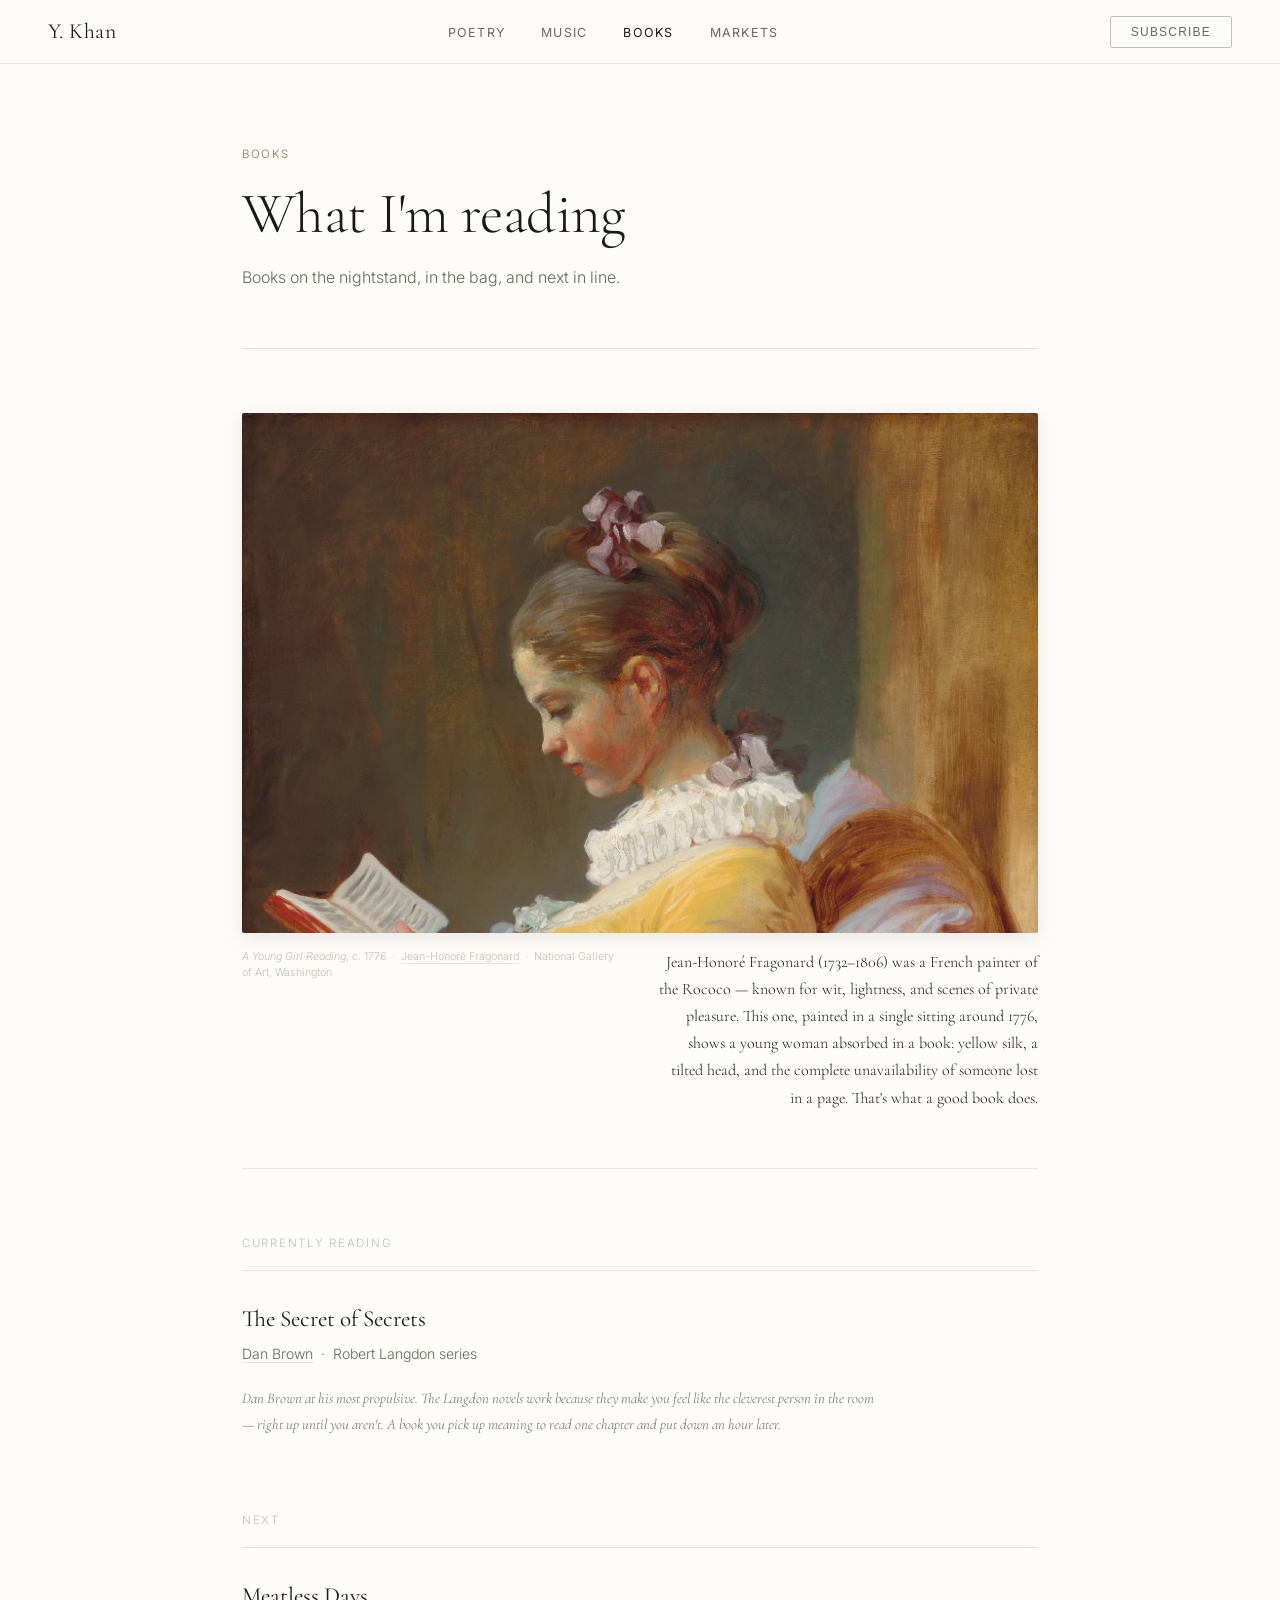
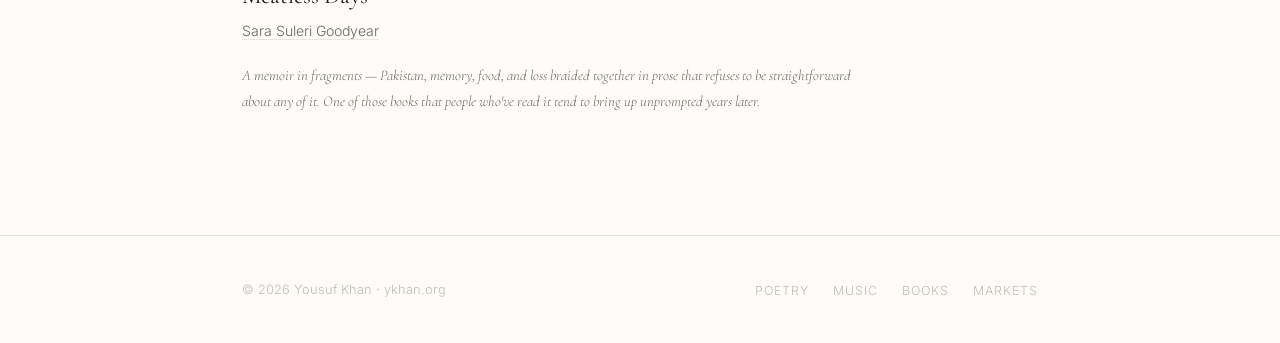
==== books.html @ 79bbb8f9 "Books section added" ====
<!DOCTYPE html>
<html lang="en">
<head>
  <meta charset="UTF-8" />
  <meta name="viewport" content="width=device-width, initial-scale=1.0" />
  <title>Books — Y. Khan</title>
  <meta name="description" content="What Yousuf Khan is reading." />
  <link rel="stylesheet" href="style.css" />
  <style>
    .book-section {
      margin-bottom: 72px;
    }

    .book-section-title {
      font-size: 0.72rem;
      letter-spacing: 0.15em;
      text-transform: uppercase;
      color: var(--ink-faint);
      margin-bottom: 32px;
      padding-bottom: 16px;
      border-bottom: 1px solid var(--line);
    }

    .book-card {
      max-width: 640px;
    }

    .book-title {
      font-family: var(--font-serif);
      font-size: 1.45rem;
      font-weight: 400;
      line-height: 1.4;
      color: var(--ink);
      margin-bottom: 6px;
    }

    .book-author {
      font-size: 0.88rem;
      color: var(--ink-light);
      margin-bottom: 20px;
    }

    .book-author a {
      color: var(--ink-light);
      text-decoration: none;
      border-bottom: 1px solid var(--line);
    }

    .book-author a:hover {
      color: var(--ink);
      border-color: var(--ink);
    }

    .book-note {
      font-size: 0.92rem;
      font-family: var(--font-serif);
      font-style: italic;
      color: var(--ink-light);
      line-height: 1.75;
    }

    @media (max-width: 640px) {
      .book-title { font-size: 1.2rem; }
    }
  </style>
</head>
<body>

  <!-- Navigation -->
  <nav>
    <a href="index.html" class="nav-logo">Y. Khan</a>
    <ul class="nav-links">
      <li><a href="poetry.html">Poetry</a></li>
      <li><a href="music.html">Music</a></li>
      <li><a href="books.html" class="active">Books</a></li>
      <li><a href="stocks.html">Markets</a></li>
    </ul>
    <button class="nav-subscribe" onclick="openModal()">Subscribe</button>
  </nav>

  <div class="page">
    <div class="container">

      <!-- Page Header -->
      <header class="page-header">
        <p class="eyebrow">Books</p>
        <h1>What I'm reading</h1>
        <p class="subtitle">Books on the nightstand, in the bag, and next in line.</p>
      </header>

      <!-- ── Art Panel ── -->
      <div style="margin-bottom:64px; padding-bottom:56px; border-bottom:1px solid var(--line);">
        <img src="images/art/girl-reading.jpg" alt="A Young Girl Reading — Jean-Honoré Fragonard, 1776" style="width:100%; display:block; border-radius:2px; box-shadow:0 4px 20px rgba(0,0,0,0.09); max-height:520px; object-fit:cover; object-position:center top;" />
        <div style="display:grid; grid-template-columns:1fr 1fr; gap:32px; margin-top:16px; align-items:start;">
          <p style="font-size:0.67rem; color:var(--ink-faint); line-height:1.5; margin:0;">
            <em>A Young Girl Reading</em>, c. 1776 &nbsp;·&nbsp;
            <a href="https://en.wikipedia.org/wiki/Jean-Honor%C3%A9_Fragonard" target="_blank" rel="noopener" style="color:var(--ink-faint); text-decoration:none; border-bottom:1px solid var(--line);">Jean-Honoré Fragonard</a>
            &nbsp;·&nbsp; National Gallery of Art, Washington
          </p>
          <p style="font-family:var(--font-serif); font-size:1rem; font-weight:300; line-height:1.7; color:var(--ink); margin:0; text-align:right;">Jean-Honoré Fragonard (1732–1806) was a French painter of the Rococo — known for wit, lightness, and scenes of private pleasure. This one, painted in a single sitting around 1776, shows a young woman absorbed in a book: yellow silk, a tilted head, and the complete unavailability of someone lost in a page. That's what a good book does.</p>
        </div>
      </div>

      <!-- Currently Reading -->
      <section class="book-section">
        <p class="book-section-title">Currently reading</p>
        <div class="book-card">
          <p class="book-title">The Secret of Secrets</p>
          <p class="book-author">
            <a href="https://www.amazon.com/Dan-Brown/e/B000AP9DSU/ref=dp_byline_cont_book_1" target="_blank" rel="noopener">Dan Brown</a>
            &nbsp;·&nbsp; Robert Langdon series
          </p>
          <p class="book-note">Dan Brown at his most propulsive. The Langdon novels work because they make you feel like the cleverest person in the room — right up until you aren't. A book you pick up meaning to read one chapter and put down an hour later.</p>
        </div>
      </section>

      <!-- Next Up -->
      <section class="book-section">
        <p class="book-section-title">Next</p>
        <div class="book-card">
          <p class="book-title">Meatless Days</p>
          <p class="book-author">
            <a href="https://www.amazon.com/Sara-Suleri-Goodyear/e/B001HNZ1SK/ref=dp_byline_cont_book_1" target="_blank" rel="noopener">Sara Suleri Goodyear</a>
          </p>
          <p class="book-note">A memoir in fragments — Pakistan, memory, food, and loss braided together in prose that refuses to be straightforward about any of it. One of those books that people who've read it tend to bring up unprompted years later.</p>
        </div>
      </section>

    </div>

    <footer>
      <div class="container">
        <span class="footer-copy">© 2026 Yousuf Khan · ykhan.org</span>
        <ul class="footer-links">
          <li><a href="poetry.html">Poetry</a></li>
          <li><a href="music.html">Music</a></li>
          <li><a href="books.html">Books</a></li>
          <li><a href="stocks.html">Markets</a></li>
        </ul>
      </div>
    </footer>
  </div>

  <!-- Subscribe Modal -->
  <div class="modal-overlay" id="modal" onclick="closeModalOutside(event)">
    <div class="modal">
      <button class="modal-close" onclick="closeModal()">×</button>
      <div id="modal-form-content">
        <h2>Stay in the loop</h2>
        <p>Subscribe to receive updates when new content goes up. Access is approved personally.</p>
        <form id="subscribe-form" action="https://formspree.io/f/xzdnlkvp" method="POST" onsubmit="handleSubmit(event)">
          <input type="hidden" name="_subject" value="New subscription request — ykhan.org" />
          <div class="form-group">
            <label for="name">Your name</label>
            <input type="text" id="name" name="name" placeholder="Yousuf Khan" required />
          </div>
          <div class="form-group">
            <label for="email">Email address</label>
            <input type="email" id="email" name="email" placeholder="you@example.com" required />
          </div>
          <button type="submit" class="btn-primary">Request access</button>
          <p class="form-note">Your request will be reviewed. You'll hear back if approved.</p>
        </form>
      </div>
      <div class="form-success" id="form-success">
        <div class="check">✦</div>
        <h3>Request sent</h3>
        <p>Thank you. Your subscription request has been received — you'll hear back if approved.</p>
      </div>
    </div>
  </div>

  <script>
    function openModal() { document.getElementById('modal').classList.add('open'); document.body.style.overflow = 'hidden'; }
    function closeModal() { document.getElementById('modal').classList.remove('open'); document.body.style.overflow = ''; }
    function closeModalOutside(e) { if (e.target === document.getElementById('modal')) closeModal(); }
    async function handleSubmit(e) {
      e.preventDefault();
      const form = e.target;
      try {
        const res = await fetch(form.action, { method: 'POST', body: new FormData(form), headers: { 'Accept': 'application/json' } });
        if (res.ok) { document.getElementById('modal-form-content').style.display = 'none'; document.getElementById('form-success').style.display = 'block'; }
      } catch(err) { alert('Something went wrong. Please try again.'); }
    }
    document.addEventListener('keydown', e => { if (e.key === 'Escape') closeModal(); });
  </script>

</body>
</html>
---- style.css ----
/* ─────────────────────────────────────────
   ykhan.org — Design System
   Light & airy, minimal, editorial
───────────────────────────────────────── */

@import url('https://fonts.googleapis.com/css2?family=Cormorant+Garamond:ital,wght@0,300;0,400;0,500;1,300;1,400&family=Inter:wght@300;400;500&family=Noto+Nastaliq+Urdu:wght@400;700&display=swap');

/* ── Reset & Base ── */
*, *::before, *::after { box-sizing: border-box; margin: 0; padding: 0; }

:root {
  --bg:         #FDFCF9;
  --bg-soft:    #F5F3EE;
  --ink:        #1A1917;
  --ink-light:  #6B6660;
  --ink-faint:  #C2BDB6;
  --accent:     #8B7355;
  --accent-light: #E8E0D4;
  --line:       #E8E4DE;

  --font-serif: 'Cormorant Garamond', Georgia, serif;
  --font-sans:  'Inter', system-ui, sans-serif;
  --font-urdu:  'Noto Nastaliq Urdu', serif;

  --max-w: 860px;
  --nav-h: 64px;
}

html { font-size: 16px; scroll-behavior: smooth; }

body {
  background: var(--bg);
  color: var(--ink);
  font-family: var(--font-sans);
  font-weight: 300;
  line-height: 1.7;
  -webkit-font-smoothing: antialiased;
}

a {
  color: inherit;
  text-decoration: none;
}

img { display: block; max-width: 100%; }

/* ── Navigation ── */
nav {
  position: fixed;
  top: 0; left: 0; right: 0;
  height: var(--nav-h);
  background: rgba(253, 252, 249, 0.92);
  backdrop-filter: blur(12px);
  -webkit-backdrop-filter: blur(12px);
  border-bottom: 1px solid var(--line);
  z-index: 100;
  display: flex;
  align-items: center;
  padding: 0 48px;
  justify-content: space-between;
}

.nav-logo {
  font-family: var(--font-serif);
  font-size: 1.35rem;
  font-weight: 400;
  letter-spacing: 0.02em;
  color: var(--ink);
}

.nav-links {
  display: flex;
  gap: 36px;
  list-style: none;
}

.nav-links a {
  font-size: 0.78rem;
  font-weight: 400;
  letter-spacing: 0.1em;
  text-transform: uppercase;
  color: var(--ink-light);
  transition: color 0.2s;
}

.nav-links a:hover,
.nav-links a.active {
  color: var(--ink);
}

.nav-subscribe {
  font-size: 0.75rem;
  font-weight: 400;
  letter-spacing: 0.1em;
  text-transform: uppercase;
  border: 1px solid var(--ink-faint);
  padding: 8px 20px;
  border-radius: 2px;
  color: var(--ink-light);
  transition: all 0.2s;
  cursor: pointer;
  background: none;
}

.nav-subscribe:hover {
  border-color: var(--ink);
  color: var(--ink);
}

/* ── Page Wrapper ── */
.page {
  padding-top: var(--nav-h);
  min-height: 100vh;
}

.container {
  max-width: var(--max-w);
  margin: 0 auto;
  padding: 0 32px;
}

/* ── Page Header ── */
.page-header {
  padding: 80px 0 56px;
  border-bottom: 1px solid var(--line);
  margin-bottom: 64px;
}

.page-header .eyebrow {
  font-size: 0.72rem;
  letter-spacing: 0.15em;
  text-transform: uppercase;
  color: var(--accent);
  margin-bottom: 16px;
}

.page-header h1 {
  font-family: var(--font-serif);
  font-size: clamp(2.4rem, 5vw, 3.6rem);
  font-weight: 300;
  line-height: 1.15;
  letter-spacing: -0.01em;
  color: var(--ink);
}

.page-header .subtitle {
  margin-top: 16px;
  font-size: 1rem;
  color: var(--ink-light);
  font-weight: 300;
  max-width: 480px;
}

/* ── Typography ── */
h2 {
  font-family: var(--font-serif);
  font-size: 1.9rem;
  font-weight: 400;
  line-height: 1.25;
  margin-bottom: 16px;
}

h3 {
  font-family: var(--font-serif);
  font-size: 1.35rem;
  font-weight: 400;
  margin-bottom: 10px;
}

p {
  font-size: 1rem;
  line-height: 1.8;
  color: var(--ink-light);
}

/* ── Divider ── */
.divider {
  border: none;
  border-top: 1px solid var(--line);
  margin: 48px 0;
}

/* ── Label / Tag ── */
.label {
  display: inline-block;
  font-size: 0.7rem;
  letter-spacing: 0.12em;
  text-transform: uppercase;
  color: var(--accent);
  background: var(--accent-light);
  padding: 4px 10px;
  border-radius: 2px;
}

/* ── Footer ── */
footer {
  border-top: 1px solid var(--line);
  padding: 40px 0;
  margin-top: 120px;
}

footer .container {
  display: flex;
  justify-content: space-between;
  align-items: center;
  flex-wrap: wrap;
  gap: 16px;
}

.footer-copy {
  font-size: 0.8rem;
  color: var(--ink-faint);
}

.footer-links {
  display: flex;
  gap: 24px;
  list-style: none;
}

.footer-links a {
  font-size: 0.78rem;
  letter-spacing: 0.08em;
  text-transform: uppercase;
  color: var(--ink-faint);
  transition: color 0.2s;
}

.footer-links a:hover { color: var(--ink-light); }

/* ── Subscribe Modal ── */
.modal-overlay {
  display: none;
  position: fixed;
  inset: 0;
  background: rgba(26, 25, 23, 0.5);
  z-index: 200;
  align-items: center;
  justify-content: center;
}

.modal-overlay.open { display: flex; }

.modal {
  background: var(--bg);
  border: 1px solid var(--line);
  padding: 56px 48px;
  max-width: 460px;
  width: 90%;
  border-radius: 4px;
  position: relative;
}

.modal-close {
  position: absolute;
  top: 20px; right: 24px;
  background: none;
  border: none;
  font-size: 1.4rem;
  color: var(--ink-faint);
  cursor: pointer;
  line-height: 1;
}

.modal-close:hover { color: var(--ink); }

.modal h2 {
  font-family: var(--font-serif);
  font-size: 1.9rem;
  font-weight: 300;
  margin-bottom: 8px;
}

.modal p {
  font-size: 0.9rem;
  color: var(--ink-light);
  margin-bottom: 32px;
}

.form-group {
  margin-bottom: 20px;
}

.form-group label {
  display: block;
  font-size: 0.75rem;
  letter-spacing: 0.1em;
  text-transform: uppercase;
  color: var(--ink-light);
  margin-bottom: 8px;
}

.form-group input {
  width: 100%;
  padding: 12px 16px;
  border: 1px solid var(--line);
  background: var(--bg);
  color: var(--ink);
  font-family: var(--font-sans);
  font-size: 0.95rem;
  font-weight: 300;
  border-radius: 2px;
  outline: none;
  transition: border-color 0.2s;
}

.form-group input:focus { border-color: var(--accent); }

.btn-primary {
  width: 100%;
  padding: 14px;
  background: var(--ink);
  color: var(--bg);
  border: none;
  font-family: var(--font-sans);
  font-size: 0.78rem;
  font-weight: 400;
  letter-spacing: 0.1em;
  text-transform: uppercase;
  border-radius: 2px;
  cursor: pointer;
  transition: opacity 0.2s;
  margin-top: 8px;
}

.btn-primary:hover { opacity: 0.8; }

.form-note {
  font-size: 0.78rem;
  color: var(--ink-faint);
  text-align: center;
  margin-top: 16px;
}

/* ── Success state ── */
.form-success {
  display: none;
  text-align: center;
  padding: 24px 0;
}

.form-success .check {
  font-size: 2rem;
  margin-bottom: 16px;
}

.form-success h3 {
  font-family: var(--font-serif);
  font-size: 1.5rem;
  font-weight: 300;
  margin-bottom: 8px;
  color: var(--ink);
}

.form-success p {
  font-size: 0.9rem;
  color: var(--ink-light);
}

/* ── Urdu / RTL Support ── */
.urdu {
  font-family: var(--font-urdu);
  direction: rtl;
  text-align: right;
  line-height: 2.8;
  font-size: 1.35rem;
}

.urdu-title {
  font-family: var(--font-urdu);
  direction: rtl;
  text-align: right;
  font-size: 2rem;
  line-height: 2.2;
  color: var(--ink);
  margin-bottom: 20px;
}

.poem-entry.rtl {
  direction: rtl;
}

.poem-entry.rtl .poem-meta {
  text-align: right;
}

.lang-toggle {
  display: flex;
  gap: 8px;
  margin-bottom: 48px;
}

.lang-btn {
  font-size: 0.72rem;
  letter-spacing: 0.1em;
  text-transform: uppercase;
  padding: 7px 16px;
  border: 1px solid var(--line);
  background: none;
  color: var(--ink-light);
  border-radius: 2px;
  cursor: pointer;
  font-family: var(--font-sans);
  transition: all 0.2s;
}

.lang-btn.active,
.lang-btn:hover {
  border-color: var(--ink);
  color: var(--ink);
  background: var(--bg-soft);
}

/* ── Responsive ── */
@media (max-width: 640px) {
  nav { padding: 0 20px; }
  .nav-links { display: none; }
  .container { padding: 0 20px; }
  .page-header { padding: 48px 0 40px; }
  .modal { padding: 40px 28px; }
  footer .container { flex-direction: column; align-items: flex-start; }
}
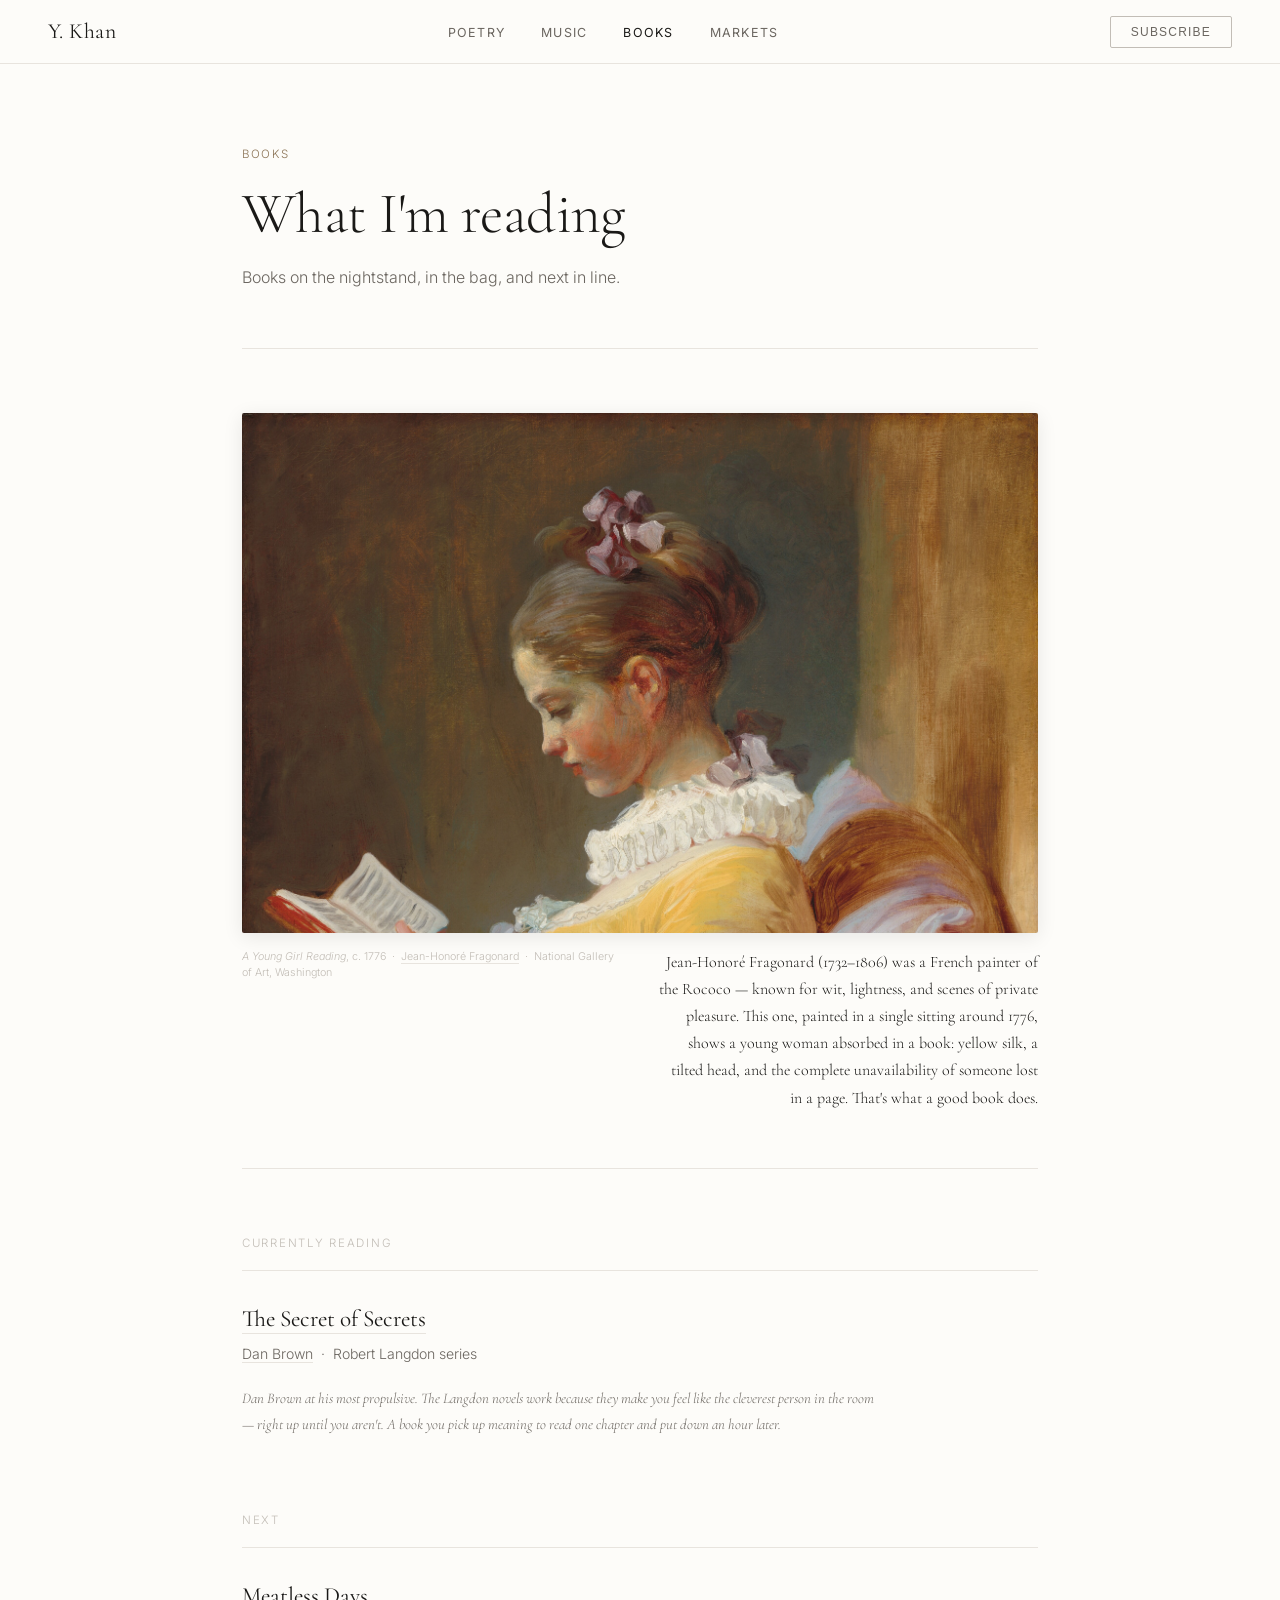
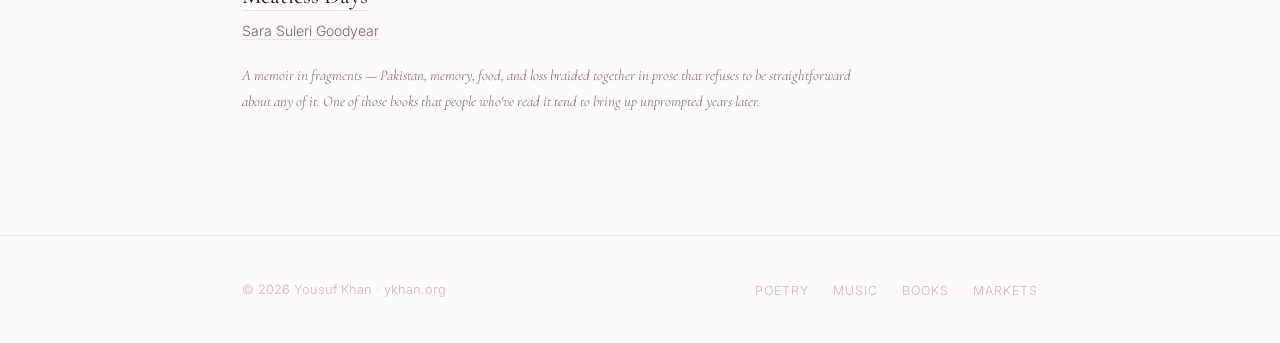
==== commit 903be98f: "Update books.html" ====
--- a/books.html
+++ b/books.html
@@ -105,7 +105,7 @@
       <section class="book-section">
         <p class="book-section-title">Currently reading</p>
         <div class="book-card">
-          <p class="book-title">The Secret of Secrets</p>
+          <p class="book-title"><a href="https://www.amazon.com/Secret-Secrets-Novel-Robert-Langdon/dp/0593313011" target="_blank" rel="noopener" style="color:var(--ink); text-decoration:none; border-bottom:1px solid var(--line);">The Secret of Secrets</a></p>
           <p class="book-author">
             <a href="https://www.amazon.com/Dan-Brown/e/B000AP9DSU/ref=dp_byline_cont_book_1" target="_blank" rel="noopener">Dan Brown</a>
             &nbsp;·&nbsp; Robert Langdon series
@@ -118,7 +118,7 @@
       <section class="book-section">
         <p class="book-section-title">Next</p>
         <div class="book-card">
-          <p class="book-title">Meatless Days</p>
+          <p class="book-title"><a href="https://www.amazon.com/Meatless-Days-Sara-Suleri-Goodyear/dp/0226779815" target="_blank" rel="noopener" style="color:var(--ink); text-decoration:none; border-bottom:1px solid var(--line);">Meatless Days</a></p>
           <p class="book-author">
             <a href="https://www.amazon.com/Sara-Suleri-Goodyear/e/B001HNZ1SK/ref=dp_byline_cont_book_1" target="_blank" rel="noopener">Sara Suleri Goodyear</a>
           </p>
